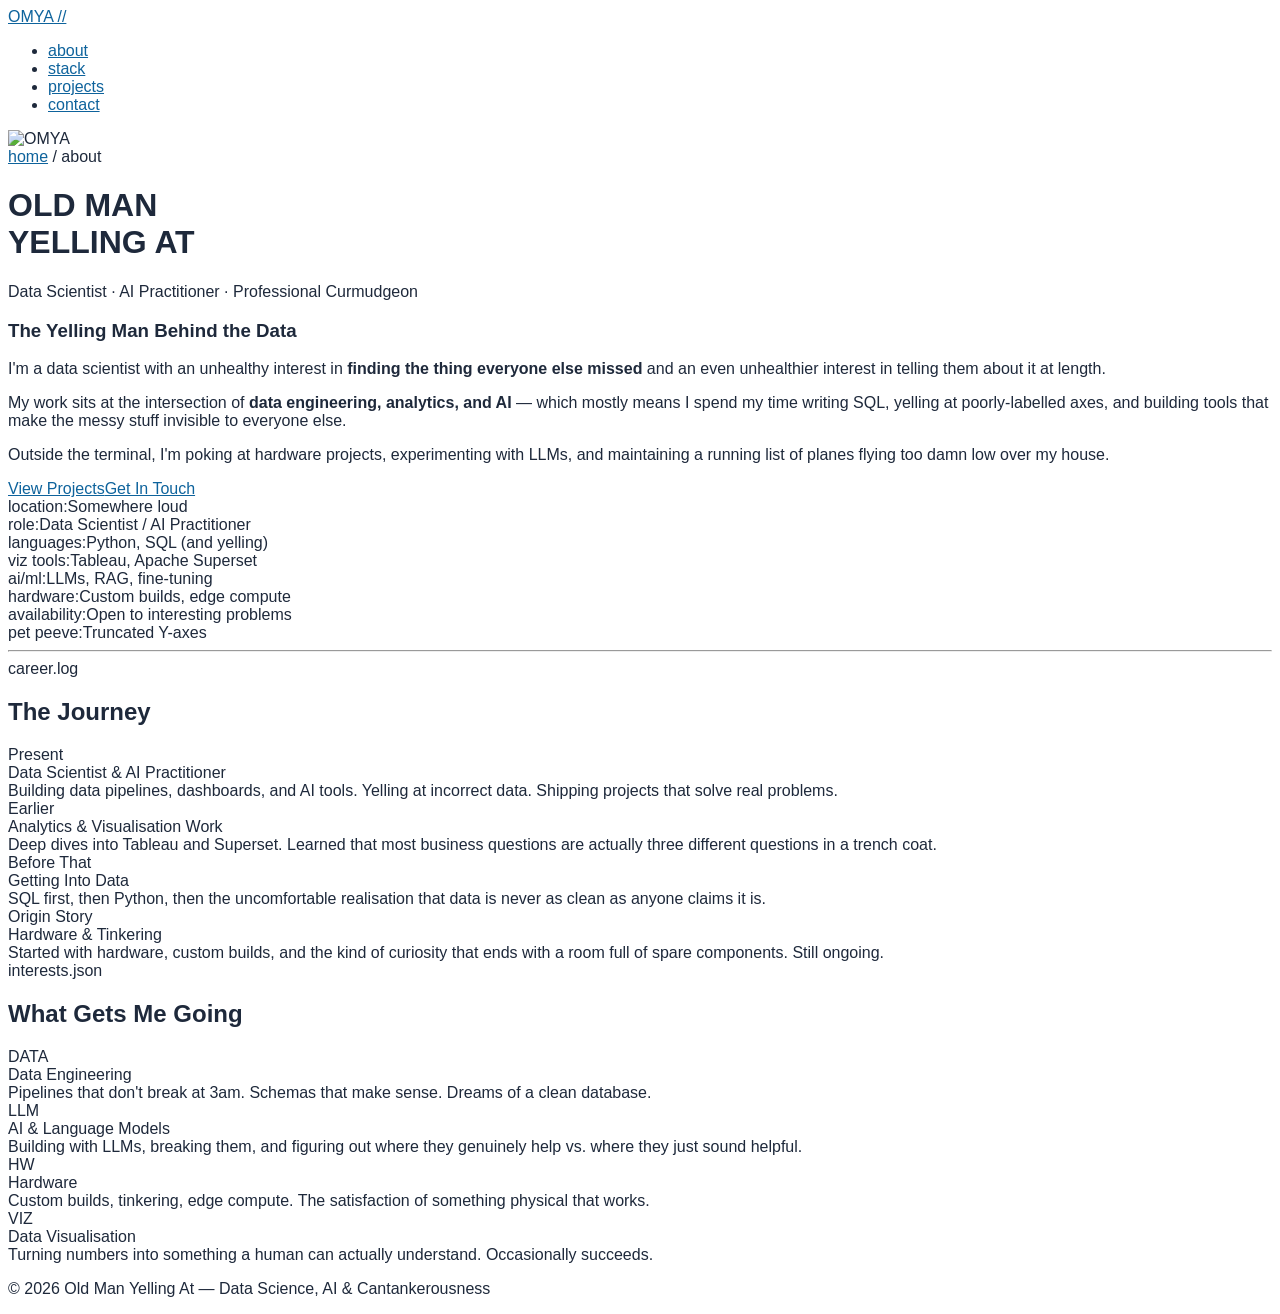
==== about.html @ fffbbb5e "Deploy: about.html" ====
<!DOCTYPE html>
<html lang="en">
<head>
  <meta charset="UTF-8">
  <meta name="viewport" content="width=device-width, initial-scale=1">
  <title>About — Old Man Yelling At</title>
  <meta charset="UTF-8">
<meta name="viewport" content="width=device-width, initial-scale=1.0">
  <link rel="stylesheet" href="styles/site.css">
  <link rel="stylesheet" href="styles/about.css">
</head>
<body>
<nav><a href="index.html" class="nav-logo">OMYA<span> //</span></a><ul class="nav-links"><li><a href="About.html" class="active">about</a></li><li><a href="Tech Stack.html">stack</a></li><li><a href="index.html#projects">projects</a></li><li><a href="index.html#contact">contact</a></li></ul></nav><div class="page-wrap"><!-- PAGE HEADER --><div class="page-header"><div class="page-header-bg"></div><div class="page-header-inner"><div class="about-avatar"><img src="uploads/OMYA Logo.png" alt="OMYA"></div><div class="page-header-text"><div class="breadcrumb"><a href="index.html">home</a> / about</div><h1>OLD MAN<br><span class="accent">YELLING AT</span></h1><div class="page-header-sub">Data Scientist · AI Practitioner · Professional Curmudgeon</div></div></div></div><!-- BIO --><section class="section"><div class="section-inner"><div class="bio-grid"><div class="bio-body fade-up"><h3>The Yelling Man Behind the Data</h3><p>
            I'm a data scientist with an unhealthy interest in <strong>finding the thing everyone else missed</strong> and an even unhealthier interest in telling them about it at length.
          </p><p>
            My work sits at the intersection of <strong>data engineering, analytics, and AI</strong> — which mostly means I spend my time writing SQL, yelling at poorly-labelled axes, and building tools that make the messy stuff invisible to everyone else.
          </p><p>
            Outside the terminal, I'm poking at hardware projects, experimenting with LLMs, and maintaining a running list of planes flying <span class="accent">too damn low</span> over my house.
          </p><div id="iixbmdxl"><a href="index.html#projects" class="btn btn-primary">View Projects</a><a href="index.html#contact" class="btn btn-outline">Get In Touch</a></div></div><div class="facts-list fade-up"><div class="fact-row"><span class="fact-key">location:</span><span class="fact-val">Somewhere loud</span></div><div class="fact-row"><span class="fact-key">role:</span><span class="fact-val">Data Scientist / AI Practitioner</span></div><div class="fact-row"><span class="fact-key">languages:</span><span class="fact-val">Python, SQL (and yelling)</span></div><div class="fact-row"><span class="fact-key">viz tools:</span><span class="fact-val">Tableau, Apache Superset</span></div><div class="fact-row"><span class="fact-key">ai/ml:</span><span class="fact-val">LLMs, RAG, fine-tuning</span></div><div class="fact-row"><span class="fact-key">hardware:</span><span class="fact-val">Custom builds, edge compute</span></div><div class="fact-row"><span class="fact-key">availability:</span><span class="fact-val">Open to interesting problems</span></div><div class="fact-row"><span class="fact-key">pet peeve:</span><span class="fact-val">Truncated Y-axes</span></div></div></div></div></section><hr class="divider" id="i67js2qr"><!-- TIMELINE --><section id="timeline-3" class="section"><div class="section-inner"><div class="section-label">career.log</div><h2 class="section-title">The <span class="accent">Journey</span></h2><div class="timeline fade-up"><div class="tl-item"><div class="tl-dot"></div><div class="tl-date">Present</div><div class="tl-title">Data Scientist &amp; AI Practitioner</div><div class="tl-desc">Building data pipelines, dashboards, and AI tools. Yelling at incorrect data. Shipping projects that solve real problems.</div></div><div class="tl-item"><div class="tl-dot"></div><div class="tl-date">Earlier</div><div class="tl-title">Analytics &amp; Visualisation Work</div><div class="tl-desc">Deep dives into Tableau and Superset. Learned that most business questions are actually three different questions in a trench coat.</div></div><div class="tl-item"><div class="tl-dot"></div><div class="tl-date">Before That</div><div class="tl-title">Getting Into Data</div><div class="tl-desc">SQL first, then Python, then the uncomfortable realisation that data is never as clean as anyone claims it is.</div></div><div class="tl-item"><div class="tl-dot"></div><div class="tl-date">Origin Story</div><div class="tl-title">Hardware &amp; Tinkering</div><div class="tl-desc">Started with hardware, custom builds, and the kind of curiosity that ends with a room full of spare components. Still ongoing.</div></div></div></div></section><!-- INTERESTS --><section class="section" id="io40rvqh"><div class="section-inner"><div class="section-label">interests.json</div><h2 class="section-title">What Gets Me <span class="accent">Going</span></h2><div class="interests-grid"><div class="interest-card fade-up"><div class="interest-icon">DATA</div><div class="interest-title">Data Engineering</div><div class="interest-desc">Pipelines that don't break at 3am. Schemas that make sense. Dreams of a clean database.</div></div><div class="interest-card fade-up"><div class="interest-icon">LLM</div><div class="interest-title">AI &amp; Language Models</div><div class="interest-desc">Building with LLMs, breaking them, and figuring out where they genuinely help vs. where they just sound helpful.</div></div><div class="interest-card fade-up"><div class="interest-icon">HW</div><div class="interest-title">Hardware</div><div class="interest-desc">Custom builds, tinkering, edge compute. The satisfaction of something physical that works.</div></div><div class="interest-card fade-up"><div class="interest-icon">VIZ</div><div class="interest-title">Data Visualisation</div><div class="interest-desc">Turning numbers into something a human can actually understand. Occasionally succeeds.</div></div></div></div></section></div><footer><p>© 2026 <span>Old Man Yelling At</span> — Data Science, AI &amp; Cantankerousness</p></footer>

<script src="scripts/about.js"></script>
</body>
</html>
---- styles/site.css ----
:root{
  --jg-accent:#0e639c;
  --jg-accent-2:#3b82f6;
  --jg-bg:#ffffff;
  --jg-surface:#f8fafc;
  --jg-text:#1e293b;
  --jg-muted:#64748b;
  --jg-font:-apple-system, BlinkMacSystemFont, 'Segoe UI', Roboto, sans-serif;
  --jg-radius:14px;
}
html,body{min-height:100%;}
body{background:var(--jg-bg);color:var(--jg-text);font-family:var(--jg-font);}
[data-gjs-type="wrapper"]{background:transparent;color:inherit;min-height:100vh;}
a{color:var(--jg-accent);}
.jg-theme-section{padding:72px 40px;background:var(--jg-surface);color:var(--jg-text);}
.jg-theme-card{padding:28px;border:1px solid color-mix(in srgb, var(--jg-text) 10%, white);border-radius:var(--jg-radius);background:white;box-shadow:0 12px 34px rgba(15,23,42,.08);}
.jg-theme-btn{display:inline-flex;align-items:center;justify-content:center;padding:12px 20px;border:none;border-radius:999px;background:linear-gradient(135deg,var(--jg-accent),var(--jg-accent-2));color:white;font-weight:700;text-decoration:none;box-shadow:0 12px 24px rgba(59,130,246,.22);}
.jg-theme-btn--ghost{background:transparent;color:var(--jg-accent);border:1px solid color-mix(in srgb, var(--jg-accent) 28%, white);box-shadow:none;}
.jg-global-slot{position:relative;}
.jg-global-slot::before{content:attr(data-jg-global-label);position:absolute;top:8px;right:8px;padding:3px 8px;border-radius:999px;background:rgba(15,23,42,.82);color:#fff;font:600 10px/1 var(--jg-font);letter-spacing:.08em;text-transform:uppercase;z-index:5;pointer-events:none;}
.jg-symbol-instance{position:relative;}
.jg-symbol-instance::before{content:attr(data-jg-symbol-label);position:absolute;top:8px;right:8px;padding:3px 8px;border-radius:999px;background:rgba(14,99,156,.92);color:#fff;font:600 10px/1 var(--jg-font);letter-spacing:.08em;text-transform:uppercase;z-index:5;pointer-events:none;}
.jg-slot-outline{outline:1px dashed rgba(14,99,156,.45);outline-offset:2px;}
.jg-hide-desktop{}
@media (max-width: 992px){.jg-hide-tablet{display:none!important;}}
@media (min-width: 993px){.jg-hide-tablet{display:initial;}}
@media (max-width: 480px){.jg-hide-mobile{display:none!important;}}
@media (min-width: 481px){.jg-hide-mobile{display:initial;}}
@media (min-width: 993px){.jg-hide-desktop{display:none!important;}}
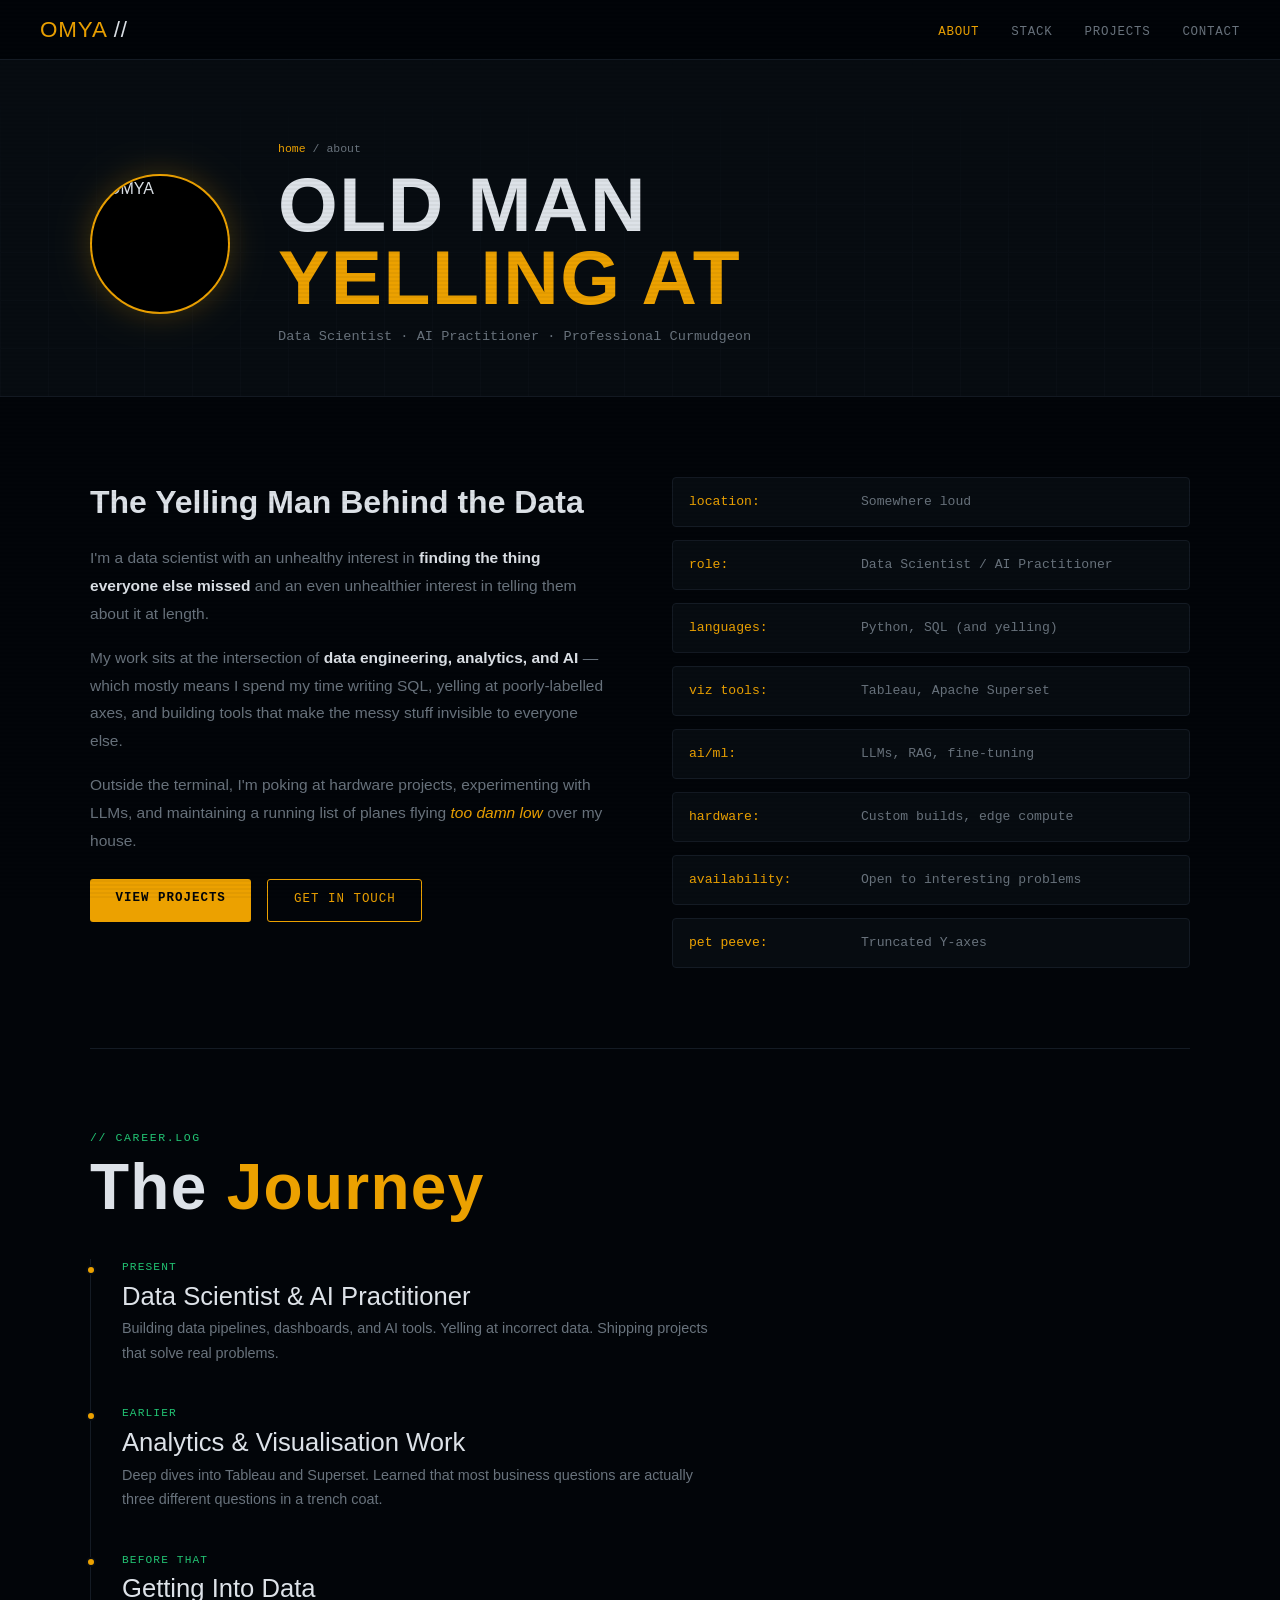
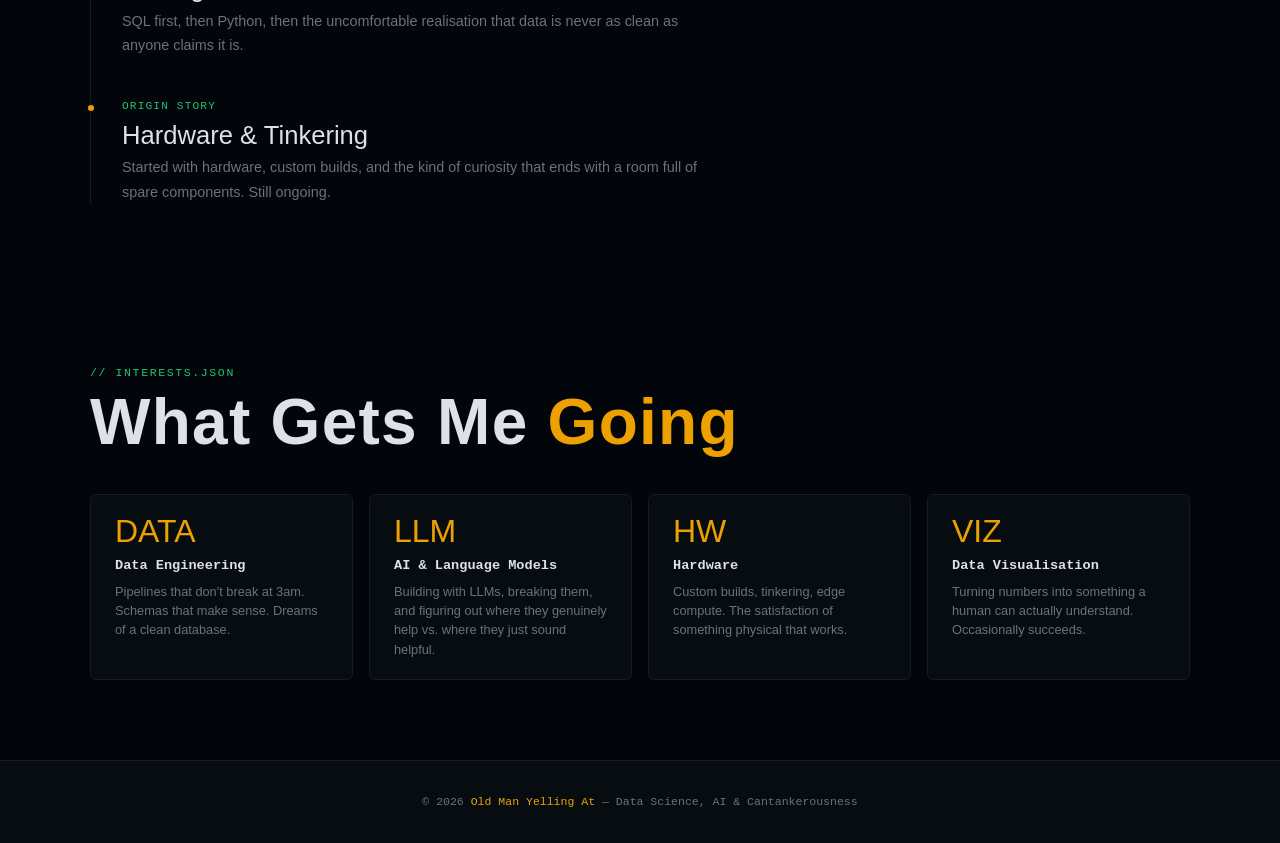
==== commit 014a4182: "Deploy: about.html" ====
--- a/about.html
+++ b/about.html
@@ -16,7 +16,7 @@
             My work sits at the intersection of <strong>data engineering, analytics, and AI</strong> — which mostly means I spend my time writing SQL, yelling at poorly-labelled axes, and building tools that make the messy stuff invisible to everyone else.
           </p><p>
             Outside the terminal, I'm poking at hardware projects, experimenting with LLMs, and maintaining a running list of planes flying <span class="accent">too damn low</span> over my house.
-          </p><div id="iixbmdxl"><a href="index.html#projects" class="btn btn-primary">View Projects</a><a href="index.html#contact" class="btn btn-outline">Get In Touch</a></div></div><div class="facts-list fade-up"><div class="fact-row"><span class="fact-key">location:</span><span class="fact-val">Somewhere loud</span></div><div class="fact-row"><span class="fact-key">role:</span><span class="fact-val">Data Scientist / AI Practitioner</span></div><div class="fact-row"><span class="fact-key">languages:</span><span class="fact-val">Python, SQL (and yelling)</span></div><div class="fact-row"><span class="fact-key">viz tools:</span><span class="fact-val">Tableau, Apache Superset</span></div><div class="fact-row"><span class="fact-key">ai/ml:</span><span class="fact-val">LLMs, RAG, fine-tuning</span></div><div class="fact-row"><span class="fact-key">hardware:</span><span class="fact-val">Custom builds, edge compute</span></div><div class="fact-row"><span class="fact-key">availability:</span><span class="fact-val">Open to interesting problems</span></div><div class="fact-row"><span class="fact-key">pet peeve:</span><span class="fact-val">Truncated Y-axes</span></div></div></div></div></section><hr class="divider" id="i67js2qr"><!-- TIMELINE --><section id="timeline-3" class="section"><div class="section-inner"><div class="section-label">career.log</div><h2 class="section-title">The <span class="accent">Journey</span></h2><div class="timeline fade-up"><div class="tl-item"><div class="tl-dot"></div><div class="tl-date">Present</div><div class="tl-title">Data Scientist &amp; AI Practitioner</div><div class="tl-desc">Building data pipelines, dashboards, and AI tools. Yelling at incorrect data. Shipping projects that solve real problems.</div></div><div class="tl-item"><div class="tl-dot"></div><div class="tl-date">Earlier</div><div class="tl-title">Analytics &amp; Visualisation Work</div><div class="tl-desc">Deep dives into Tableau and Superset. Learned that most business questions are actually three different questions in a trench coat.</div></div><div class="tl-item"><div class="tl-dot"></div><div class="tl-date">Before That</div><div class="tl-title">Getting Into Data</div><div class="tl-desc">SQL first, then Python, then the uncomfortable realisation that data is never as clean as anyone claims it is.</div></div><div class="tl-item"><div class="tl-dot"></div><div class="tl-date">Origin Story</div><div class="tl-title">Hardware &amp; Tinkering</div><div class="tl-desc">Started with hardware, custom builds, and the kind of curiosity that ends with a room full of spare components. Still ongoing.</div></div></div></div></section><!-- INTERESTS --><section class="section" id="io40rvqh"><div class="section-inner"><div class="section-label">interests.json</div><h2 class="section-title">What Gets Me <span class="accent">Going</span></h2><div class="interests-grid"><div class="interest-card fade-up"><div class="interest-icon">DATA</div><div class="interest-title">Data Engineering</div><div class="interest-desc">Pipelines that don't break at 3am. Schemas that make sense. Dreams of a clean database.</div></div><div class="interest-card fade-up"><div class="interest-icon">LLM</div><div class="interest-title">AI &amp; Language Models</div><div class="interest-desc">Building with LLMs, breaking them, and figuring out where they genuinely help vs. where they just sound helpful.</div></div><div class="interest-card fade-up"><div class="interest-icon">HW</div><div class="interest-title">Hardware</div><div class="interest-desc">Custom builds, tinkering, edge compute. The satisfaction of something physical that works.</div></div><div class="interest-card fade-up"><div class="interest-icon">VIZ</div><div class="interest-title">Data Visualisation</div><div class="interest-desc">Turning numbers into something a human can actually understand. Occasionally succeeds.</div></div></div></div></section></div><footer><p>© 2026 <span>Old Man Yelling At</span> — Data Science, AI &amp; Cantankerousness</p></footer>
+          </p><div id="iixbmdxl"><a href="index.html#projects" class="btn btn-primary">View Projects</a><a href="index.html#contact" class="btn btn-outline">Get In Touch</a></div></div><div class="facts-list fade-up"><div class="fact-row"><span class="fact-key">location:</span><span class="fact-val">Somewhere loud</span></div><div class="fact-row"><span class="fact-key">role:</span><span class="fact-val">Data Scientist / AI Practitioner</span></div><div class="fact-row"><span class="fact-key">languages:</span><span class="fact-val">Python, SQL (and yelling)</span></div><div class="fact-row"><span class="fact-key">viz tools:</span><span class="fact-val">Tableau, Apache Superset</span></div><div class="fact-row"><span class="fact-key">ai/ml:</span><span class="fact-val">LLMs, RAG, fine-tuning</span></div><div class="fact-row"><span class="fact-key">hardware:</span><span class="fact-val">Custom builds, edge compute</span></div><div class="fact-row"><span class="fact-key">availability:</span><span class="fact-val">Open to interesting problems</span></div><div class="fact-row"><span class="fact-key">pet peeve:</span><span class="fact-val">Truncated Y-axes</span></div></div></div></div></section><hr id="i67js2qr" class="divider"><!-- TIMELINE --><section id="timeline-3" class="section"><div class="section-inner"><div class="section-label">career.log</div><h2 class="section-title">The <span class="accent">Journey</span></h2><div class="timeline fade-up"><div class="tl-item"><div class="tl-dot"></div><div class="tl-date">Present</div><div class="tl-title">Data Scientist &amp; AI Practitioner</div><div class="tl-desc">Building data pipelines, dashboards, and AI tools. Yelling at incorrect data. Shipping projects that solve real problems.</div></div><div class="tl-item"><div class="tl-dot"></div><div class="tl-date">Earlier</div><div class="tl-title">Analytics &amp; Visualisation Work</div><div class="tl-desc">Deep dives into Tableau and Superset. Learned that most business questions are actually three different questions in a trench coat.</div></div><div class="tl-item"><div class="tl-dot"></div><div class="tl-date">Before That</div><div class="tl-title">Getting Into Data</div><div class="tl-desc">SQL first, then Python, then the uncomfortable realisation that data is never as clean as anyone claims it is.</div></div><div class="tl-item"><div class="tl-dot"></div><div class="tl-date">Origin Story</div><div class="tl-title">Hardware &amp; Tinkering</div><div class="tl-desc">Started with hardware, custom builds, and the kind of curiosity that ends with a room full of spare components. Still ongoing.</div></div></div></div></section><!-- INTERESTS --><section id="io40rvqh" class="section"><div class="section-inner"><div class="section-label">interests.json</div><h2 class="section-title">What Gets Me <span class="accent">Going</span></h2><div class="interests-grid"><div class="interest-card fade-up"><div class="interest-icon">DATA</div><div class="interest-title">Data Engineering</div><div class="interest-desc">Pipelines that don't break at 3am. Schemas that make sense. Dreams of a clean database.</div></div><div class="interest-card fade-up"><div class="interest-icon">LLM</div><div class="interest-title">AI &amp; Language Models</div><div class="interest-desc">Building with LLMs, breaking them, and figuring out where they genuinely help vs. where they just sound helpful.</div></div><div class="interest-card fade-up"><div class="interest-icon">HW</div><div class="interest-title">Hardware</div><div class="interest-desc">Custom builds, tinkering, edge compute. The satisfaction of something physical that works.</div></div><div class="interest-card fade-up"><div class="interest-icon">VIZ</div><div class="interest-title">Data Visualisation</div><div class="interest-desc">Turning numbers into something a human can actually understand. Occasionally succeeds.</div></div></div></div></section></div><footer><p>© 2026 <span>Old Man Yelling At</span> — Data Science, AI &amp; Cantankerousness</p></footer>
 
 <script src="scripts/about.js"></script>
 </body>
--- a/styles/about.css
+++ b/styles/about.css
@@ -0,0 +1,217 @@
+
+
+/* ── PAGE HEADER ── */
+.page-header {
+  padding: 5rem 2rem 3rem;
+  background: var(--bg2);
+  border-bottom: 1px solid var(--border);
+  position: relative;
+  overflow: hidden;
+}
+.page-header-bg {
+  position: absolute; inset: 0;
+  background-image: linear-gradient(var(--border) 1px, transparent 1px), linear-gradient(90deg, var(--border) 1px, transparent 1px);
+  background-size: 48px 48px;
+  opacity: 0.25;
+  mask-image: linear-gradient(180deg, transparent, black 60%);
+}
+.page-header-inner {
+  position: relative;
+  max-width: var(--max-w); margin: 0 auto;
+  display: flex; align-items: center; gap: 3rem;
+}
+.about-avatar {
+  width: 140px; height: 140px;
+  border-radius: 50%;
+  border: 2px solid var(--gold);
+  box-shadow: 0 0 30px oklch(0.76 0.18 80 / 0.25);
+  flex-shrink: 0;
+  overflow: hidden;
+  background: #000;
+}
+.about-avatar img { width: 100%; height: 100%; object-fit: contain; }
+.page-header-text {}
+.breadcrumb { font-family: var(--font-mono); font-size: 0.72rem; color: var(--muted); margin-bottom: 0.6rem; }
+.breadcrumb a { color: var(--gold); text-decoration: none; }
+.breadcrumb a:hover { text-decoration: underline; }
+.page-header h1 { font-family: var(--font-disp); font-size: clamp(3rem, 6vw, 5rem); line-height: 0.95; letter-spacing: 0.02em; }
+.page-header h1 .accent { color: var(--gold); }
+.page-header-sub { font-family: var(--font-mono); font-size: 0.85rem; color: var(--muted); margin-top: 0.75rem; }
+
+/* ── BIO SECTION ── */
+.bio-grid {
+  display: grid;
+  grid-template-columns: 1fr 1fr;
+  gap: 4rem;
+  align-items: start;
+}
+.bio-body h3 { font-family: var(--font-disp); font-size: 2rem; color: var(--text); margin-bottom: 1rem; }
+.bio-body p { color: var(--muted); font-size: 0.97rem; line-height: 1.8; margin-bottom: 1rem; }
+.bio-body p strong { color: var(--text); }
+.bio-body p .accent { color: var(--gold); font-style: italic; }
+
+/* ── FACTS ── */
+.facts-list { display: flex; flex-direction: column; gap: 0.8rem; }
+.fact-row {
+  display: grid; grid-template-columns: 1fr 2fr; gap: 1rem;
+  padding: 0.85rem 1rem;
+  background: var(--bg2);
+  border: 1px solid var(--border);
+  border-radius: 4px;
+  font-family: var(--font-mono); font-size: 0.82rem;
+  transition: border-color 0.2s;
+}
+.fact-row:hover { border-color: var(--gold-dim); }
+.fact-key { color: var(--gold); }
+.fact-val { color: var(--muted); }
+
+/* ── TIMELINE ── */
+#timeline { background: var(--bg2); }
+.timeline { position: relative; padding-left: 2rem; }
+.timeline::before {
+  content: ''; position: absolute; left: 0; top: 0; bottom: 0;
+  width: 1px; background: var(--border);
+}
+.tl-item { position: relative; padding-bottom: 2.5rem; }
+.tl-item:last-child { padding-bottom: 0; }
+.tl-dot {
+  position: absolute; left: -2rem; top: 0.35rem;
+  width: 10px; height: 10px; border-radius: 50%;
+  background: var(--gold); border: 2px solid var(--bg2);
+  margin-left: -4.5px;
+}
+.tl-date { font-family: var(--font-mono); font-size: 0.7rem; color: var(--green); letter-spacing: 0.1em; text-transform: uppercase; margin-bottom: 0.3rem; }
+.tl-title { font-family: var(--font-disp); font-size: 1.6rem; color: var(--text); line-height: 1.1; margin-bottom: 0.4rem; }
+.tl-desc { font-size: 0.9rem; color: var(--muted); line-height: 1.7; max-width: 600px; }
+
+/* ── INTERESTS ── */
+.interests-grid {
+  display: grid;
+  grid-template-columns: repeat(auto-fill, minmax(240px, 1fr));
+  gap: 1rem;
+}
+.interest-card {
+  background: var(--bg2);
+  border: 1px solid var(--border);
+  border-radius: 6px;
+  padding: 1.25rem 1.5rem;
+  transition: border-color 0.2s, transform 0.2s;
+}
+.interest-card:hover { border-color: var(--gold-dim); transform: translateY(-2px); }
+.interest-icon { font-family: var(--font-disp); font-size: 2rem; color: var(--gold); line-height: 1; margin-bottom: 0.5rem; }
+.interest-title { font-family: var(--font-mono); font-size: 0.85rem; color: var(--text); font-weight: 700; margin-bottom: 0.3rem; }
+.interest-desc { font-size: 0.8rem; color: var(--muted); line-height: 1.5; }
+
+@media (max-width: 700px) {
+  .bio-grid { grid-template-columns: 1fr; }
+  .page-header-inner { flex-direction: column; align-items: flex-start; gap: 1.5rem; }
+}
+
+/* ── OMYA SHARED STYLES ── */
+@import url('https://fonts.googleapis.com/css2?family=JetBrains+Mono:wght@400;500;700&family=Bebas+Neue&family=Inter:wght@400;500;600&display=swap');
+
+:root {
+  --bg:        oklch(0.11 0.015 252);
+  --bg2:       oklch(0.15 0.015 252);
+  --bg3:       oklch(0.19 0.015 252);
+  --gold:      oklch(0.76 0.18 80);
+  --gold-dim:  oklch(0.55 0.14 80);
+  --navy:      oklch(0.27 0.09 248);
+  --text:      oklch(0.91 0.01 252);
+  --muted:     oklch(0.55 0.02 252);
+  --green:     oklch(0.72 0.17 155);
+  --border:    oklch(0.22 0.02 252);
+  --font-mono: 'JetBrains Mono', monospace;
+  --font-disp: 'Bebas Neue', sans-serif;
+  --font-body: 'Inter', sans-serif;
+  --max-w:     1100px;
+}
+
+*, *::before, *::after { box-sizing: border-box; margin: 0; padding: 0; }
+html { scroll-behavior: smooth; }
+
+body {
+  background: var(--bg);
+  color: var(--text);
+  font-family: var(--font-body);
+  line-height: 1.6;
+  overflow-x: hidden;
+}
+
+/* Scanlines */
+body::before {
+  content: '';
+  position: fixed; inset: 0;
+  background: repeating-linear-gradient(0deg, transparent, transparent 2px, oklch(0 0 0 / 0.04) 2px, oklch(0 0 0 / 0.04) 4px);
+  pointer-events: none;
+  z-index: 9999;
+}
+
+/* Nav */
+nav {
+  position: fixed; top: 0; left: 0; right: 0; z-index: 100;
+  display: flex; align-items: center; justify-content: space-between;
+  padding: 0 2.5rem; height: 60px;
+  background: oklch(0.11 0.015 252 / 0.92);
+  backdrop-filter: blur(12px);
+  border-bottom: 1px solid var(--border);
+}
+.nav-logo { font-family: var(--font-disp); font-size: 1.4rem; letter-spacing: 0.04em; color: var(--gold); text-decoration: none; }
+.nav-logo span { color: var(--text); }
+.nav-links { display: flex; gap: 2rem; list-style: none; }
+.nav-links a { font-family: var(--font-mono); font-size: 0.78rem; color: var(--muted); text-decoration: none; letter-spacing: 0.06em; text-transform: uppercase; transition: color 0.2s; }
+.nav-links a:hover, .nav-links a.active { color: var(--gold); }
+
+/* Page shell */
+.page-wrap { padding-top: 60px; min-height: 100vh; }
+
+/* Section */
+.section { padding: 5rem 2rem; }
+.section-inner { max-width: var(--max-w); margin: 0 auto; }
+.section-label { font-family: var(--font-mono); font-size: 0.72rem; color: var(--green); letter-spacing: 0.14em; text-transform: uppercase; margin-bottom: 0.5rem; }
+.section-label::before { content: '// '; }
+.section-title { font-family: var(--font-disp); font-size: clamp(2.5rem, 5vw, 4rem); letter-spacing: 0.02em; line-height: 1; margin-bottom: 2.5rem; }
+.section-title .accent { color: var(--gold); }
+
+/* Buttons */
+.btn { display: inline-block; padding: 0.65rem 1.6rem; font-family: var(--font-mono); font-size: 0.78rem; letter-spacing: 0.08em; text-transform: uppercase; text-decoration: none; border-radius: 3px; cursor: pointer; transition: all 0.2s; border: none; }
+.btn-primary { background: var(--gold); color: oklch(0.11 0.015 252); font-weight: 700; }
+.btn-primary:hover { background: oklch(0.82 0.18 80); transform: translateY(-2px); }
+.btn-outline { background: transparent; color: var(--gold); border: 1px solid var(--gold); }
+.btn-outline:hover { background: oklch(0.76 0.18 80 / 0.1); transform: translateY(-2px); }
+
+/* Tags */
+.tag { font-family: var(--font-mono); font-size: 0.65rem; padding: 0.2rem 0.55rem; background: var(--bg3); border: 1px solid var(--border); border-radius: 2px; color: var(--muted); letter-spacing: 0.05em; text-transform: uppercase; }
+.tag.gold { border-color: var(--gold-dim); color: var(--gold); }
+
+/* Footer */
+footer { background: var(--bg2); border-top: 1px solid var(--border); padding: 2rem; text-align: center; font-family: var(--font-mono); font-size: 0.72rem; color: var(--muted); }
+footer span { color: var(--gold); }
+
+/* Fade-up */
+.fade-up { opacity: 0; transform: translateY(24px); transition: opacity 0.6s ease, transform 0.6s ease; }
+.fade-up.visible { opacity: 1; transform: none; }
+
+/* Scrollbar */
+::-webkit-scrollbar { width: 6px; }
+::-webkit-scrollbar-track { background: var(--bg); }
+::-webkit-scrollbar-thumb { background: var(--border); border-radius: 3px; }
+::-webkit-scrollbar-thumb:hover { background: var(--gold-dim); }
+
+/* Divider */
+.divider { border: none; border-top: 1px solid var(--border); margin: 3rem 0; }
+
+/* Terminal block */
+.terminal { background: var(--bg); border: 1px solid var(--border); border-radius: 6px; overflow: hidden; font-family: var(--font-mono); font-size: 0.82rem; }
+.term-bar { background: var(--bg3); padding: 0.6rem 1rem; display: flex; align-items: center; gap: 0.5rem; border-bottom: 1px solid var(--border); }
+.term-dot { width: 10px; height: 10px; border-radius: 50%; }
+.term-dot.r { background: oklch(0.55 0.2 25); }
+.term-dot.y { background: oklch(0.75 0.2 90); }
+.term-dot.g { background: oklch(0.65 0.2 140); }
+.term-title { font-size: 0.7rem; color: var(--muted); margin: 0 auto; }
+.term-body { padding: 1.5rem; line-height: 2; }
+.term-prompt { color: var(--green); }
+.term-out { color: var(--muted); padding-left: 0.5rem; display: block; }
+.term-key { color: var(--gold); }
+
+* { box-sizing: border-box; } body {margin: 0;}#ivxb{background-color:#551212;background-image:none;background-repeat:repeat;background-position:left top;background-attachment:scroll;background-size:auto;}#iixbmdxl{display:flex;gap:1rem;margin-top:1.5rem;flex-wrap:wrap;}#i67js2qr{max-width:var(--max-w);margin:0 auto;}#io40rvqh{background:var(--bg);}
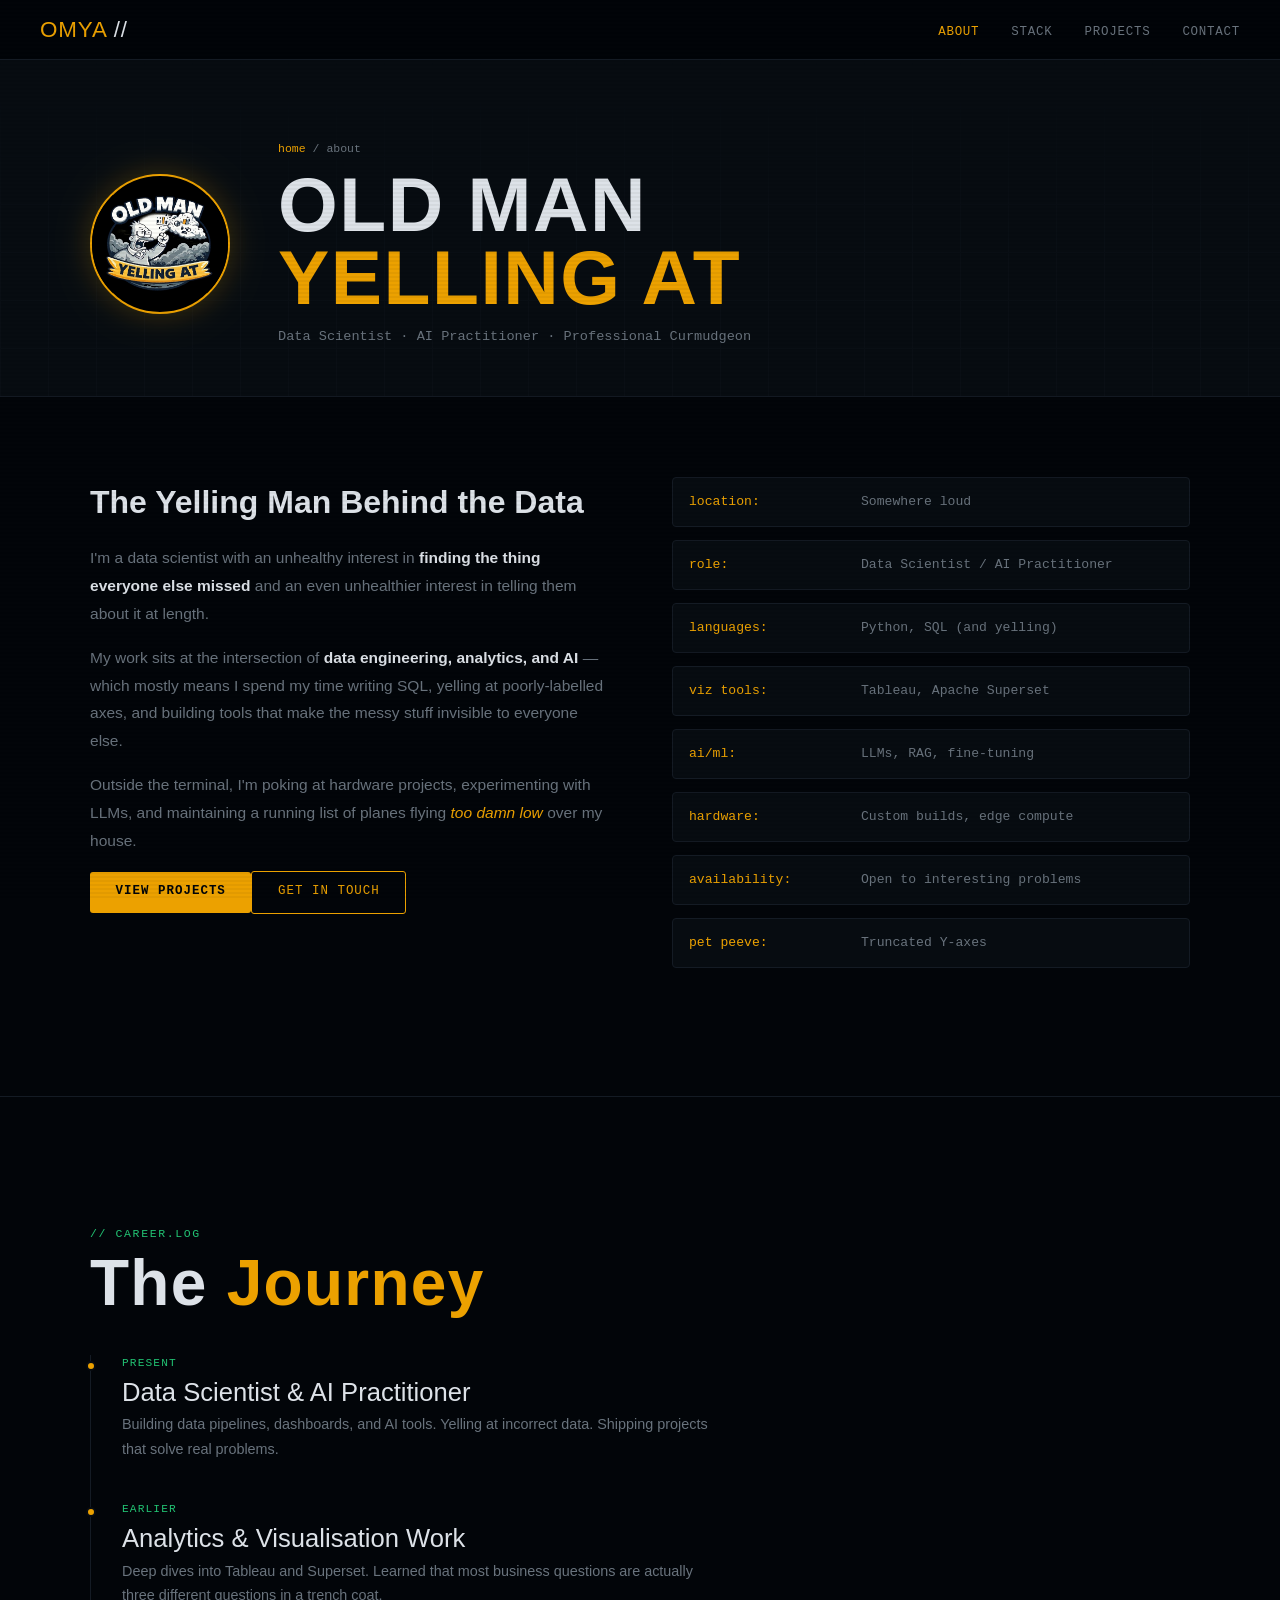
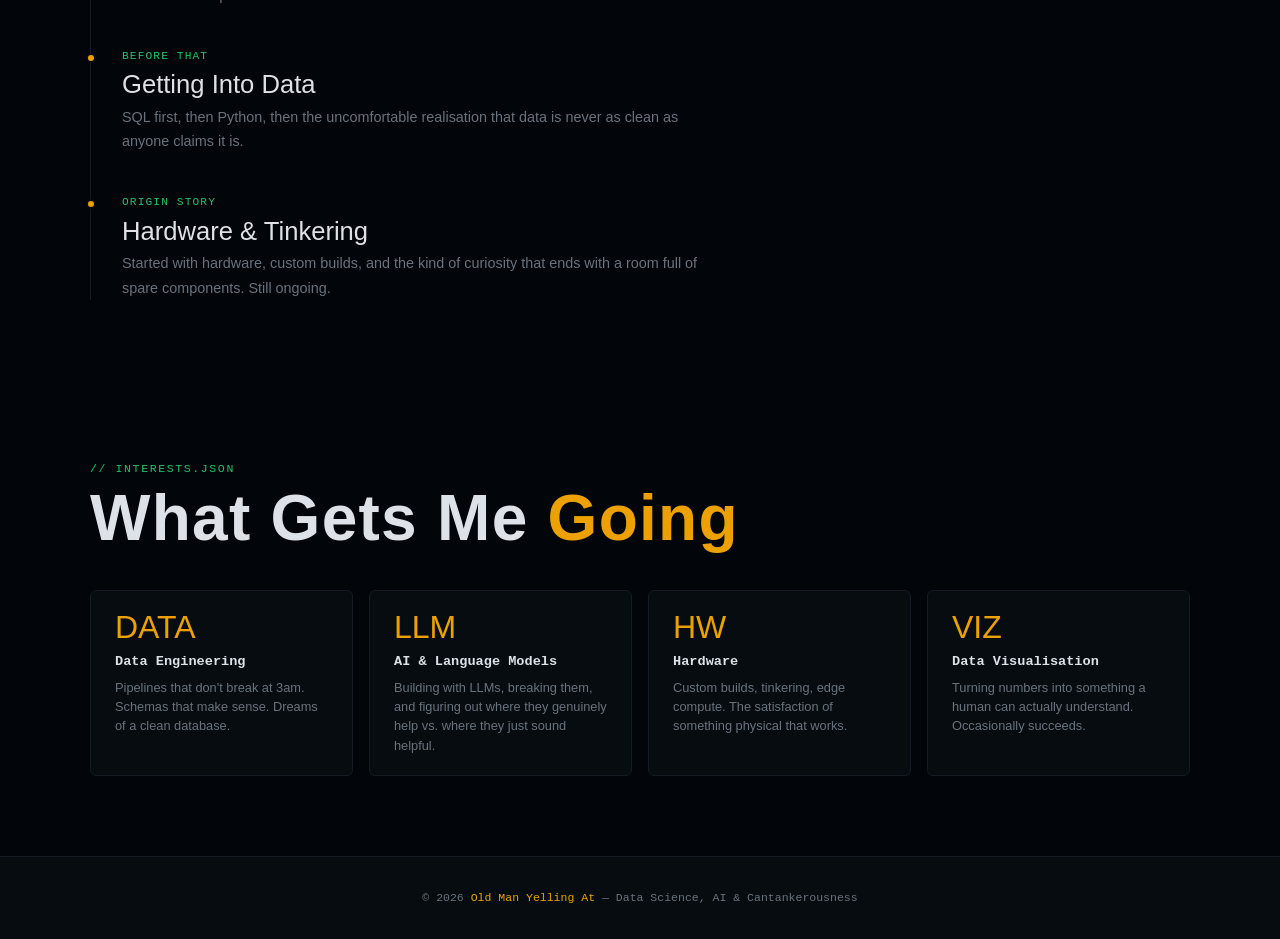
==== commit 35aae5c0: "Deploy: about.html" ====
--- a/about.html
+++ b/about.html
@@ -10,7 +10,7 @@
   <link rel="stylesheet" href="styles/about.css">
 </head>
 <body>
-<nav><a href="index.html" class="nav-logo">OMYA<span> //</span></a><ul class="nav-links"><li><a href="About.html" class="active">about</a></li><li><a href="Tech Stack.html">stack</a></li><li><a href="index.html#projects">projects</a></li><li><a href="index.html#contact">contact</a></li></ul></nav><div class="page-wrap"><!-- PAGE HEADER --><div class="page-header"><div class="page-header-bg"></div><div class="page-header-inner"><div class="about-avatar"><img src="uploads/OMYA Logo.png" alt="OMYA"></div><div class="page-header-text"><div class="breadcrumb"><a href="index.html">home</a> / about</div><h1>OLD MAN<br><span class="accent">YELLING AT</span></h1><div class="page-header-sub">Data Scientist · AI Practitioner · Professional Curmudgeon</div></div></div></div><!-- BIO --><section class="section"><div class="section-inner"><div class="bio-grid"><div class="bio-body fade-up"><h3>The Yelling Man Behind the Data</h3><p>
+<nav><a href="index.html" class="nav-logo">OMYA<span> //</span></a><ul class="nav-links"><li><a href="about.html" class="active">about</a></li><li><a href="Tech Stack.html">stack</a></li><li><a href="index.html#projects">projects</a></li><li><a href="index.html#contact">contact</a></li></ul></nav><div class="page-wrap"><!-- PAGE HEADER --><div class="page-header"><div class="page-header-bg"></div><div class="page-header-inner"><div class="about-avatar"><img src="assets/embedded-1-OMYA-Logo.png" alt="OMYA"></div><div class="page-header-text"><div class="breadcrumb"><a href="index.html">home</a> / about</div><h1>OLD MAN<br><span class="accent">YELLING AT</span></h1><div class="page-header-sub">Data Scientist · AI Practitioner · Professional Curmudgeon</div></div></div></div><!-- BIO --><section class="section"><div class="section-inner"><div class="bio-grid"><div class="bio-body fade-up"><h3>The Yelling Man Behind the Data</h3><p>
             I'm a data scientist with an unhealthy interest in <strong>finding the thing everyone else missed</strong> and an even unhealthier interest in telling them about it at length.
           </p><p>
             My work sits at the intersection of <strong>data engineering, analytics, and AI</strong> — which mostly means I spend my time writing SQL, yelling at poorly-labelled axes, and building tools that make the messy stuff invisible to everyone else.
--- a/styles/about.css
+++ b/styles/about.css
@@ -214,4 +214,4 @@
 .term-out { color: var(--muted); padding-left: 0.5rem; display: block; }
 .term-key { color: var(--gold); }
 
-* { box-sizing: border-box; } body {margin: 0;}#ivxb{background-color:#551212;background-image:none;background-repeat:repeat;background-position:left top;background-attachment:scroll;background-size:auto;}#iixbmdxl{display:flex;gap:1rem;margin-top:1.5rem;flex-wrap:wrap;}#i67js2qr{max-width:var(--max-w);margin:0 auto;}#io40rvqh{background:var(--bg);}+* { box-sizing: border-box; } body {margin: 0;}
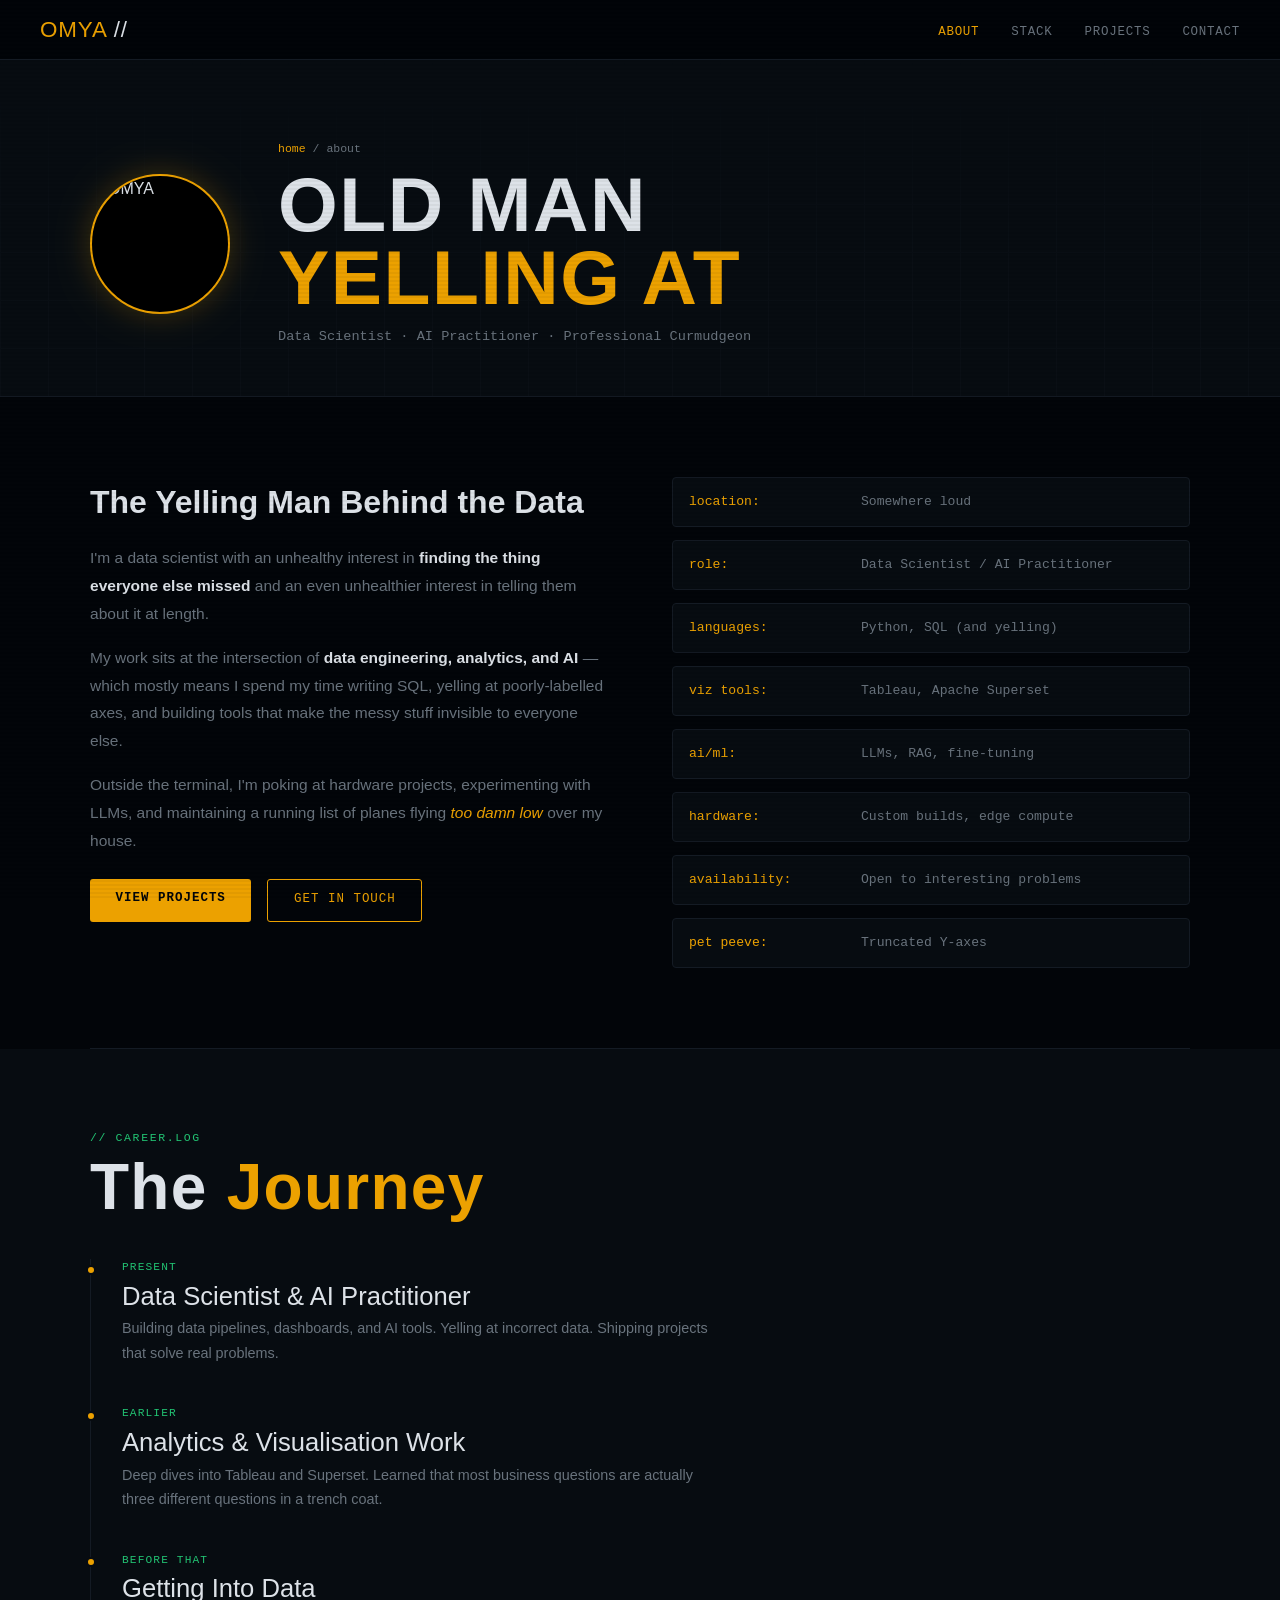
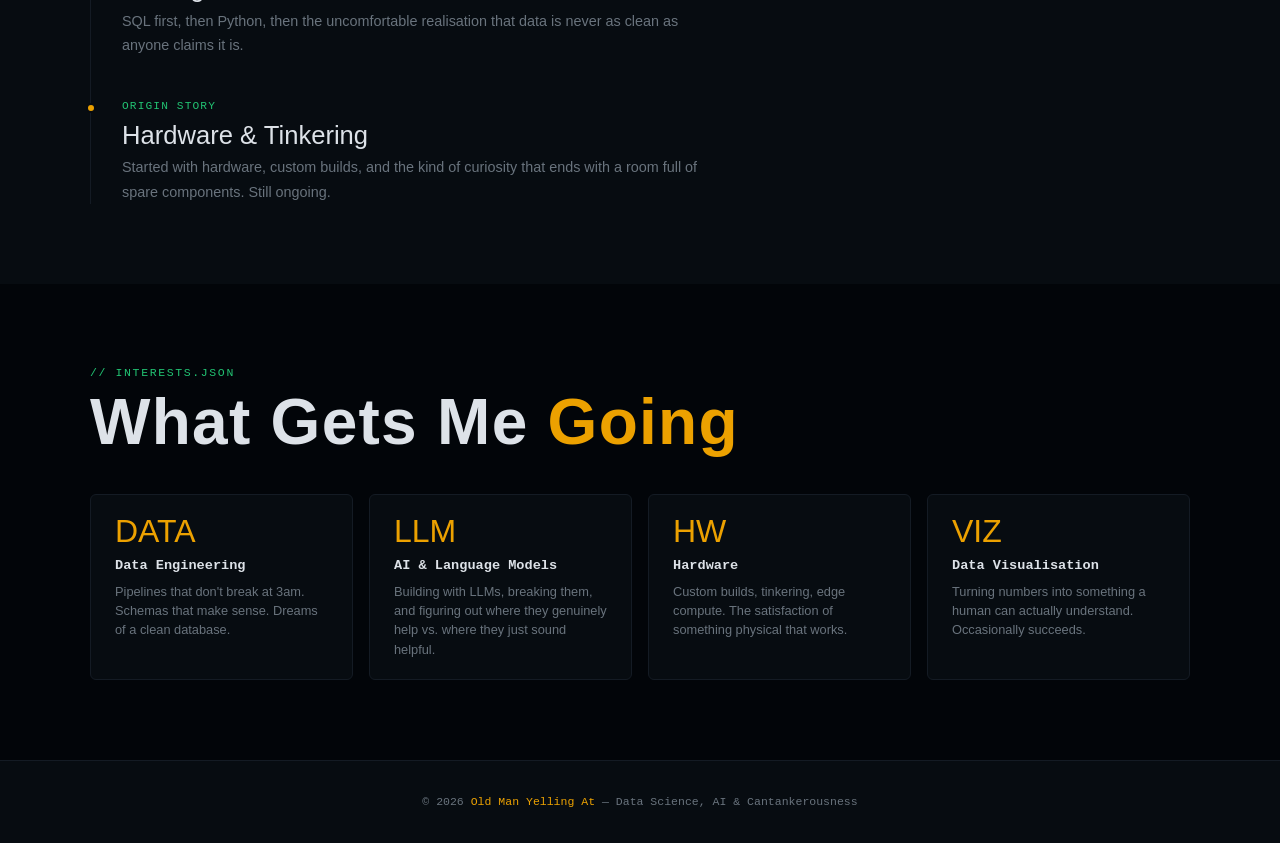
==== commit b5b8b0e0: "Deploy: about.html" ====
--- a/about.html
+++ b/about.html
@@ -10,13 +10,159 @@
   <link rel="stylesheet" href="styles/about.css">
 </head>
 <body>
-<nav><a href="index.html" class="nav-logo">OMYA<span> //</span></a><ul class="nav-links"><li><a href="about.html" class="active">about</a></li><li><a href="Tech Stack.html">stack</a></li><li><a href="index.html#projects">projects</a></li><li><a href="index.html#contact">contact</a></li></ul></nav><div class="page-wrap"><!-- PAGE HEADER --><div class="page-header"><div class="page-header-bg"></div><div class="page-header-inner"><div class="about-avatar"><img src="assets/embedded-1-OMYA-Logo.png" alt="OMYA"></div><div class="page-header-text"><div class="breadcrumb"><a href="index.html">home</a> / about</div><h1>OLD MAN<br><span class="accent">YELLING AT</span></h1><div class="page-header-sub">Data Scientist · AI Practitioner · Professional Curmudgeon</div></div></div></div><!-- BIO --><section class="section"><div class="section-inner"><div class="bio-grid"><div class="bio-body fade-up"><h3>The Yelling Man Behind the Data</h3><p>
+<nav>
+  <a href="index.html" class="nav-logo">OMYA<span> //</span></a>
+  <ul class="nav-links">
+    <li><a href="about.html" class="active">about</a></li>
+    <li><a href="Tech Stack.html">stack</a></li>
+    <li><a href="index.html#projects">projects</a></li>
+    <li><a href="index.html#contact">contact</a></li>
+  </ul>
+</nav>
+
+<div class="page-wrap">
+
+  <!-- PAGE HEADER -->
+  <div class="page-header">
+    <div class="page-header-bg"></div>
+    <div class="page-header-inner">
+      <div class="about-avatar">
+        <img src="uploads/OMYA Logo.png" alt="OMYA">
+      </div>
+      <div class="page-header-text">
+        <div class="breadcrumb"><a href="index.html">home</a> / about</div>
+        <h1>OLD MAN<br><span class="accent">YELLING AT</span></h1>
+        <div class="page-header-sub">Data Scientist · AI Practitioner · Professional Curmudgeon</div>
+      </div>
+    </div>
+  </div>
+
+  <!-- BIO -->
+  <section class="section">
+    <div class="section-inner">
+      <div class="bio-grid">
+        <div class="bio-body fade-up">
+          <h3>The Yelling Man Behind the Data</h3>
+          <p>
             I'm a data scientist with an unhealthy interest in <strong>finding the thing everyone else missed</strong> and an even unhealthier interest in telling them about it at length.
-          </p><p>
+          </p>
+          <p>
             My work sits at the intersection of <strong>data engineering, analytics, and AI</strong> — which mostly means I spend my time writing SQL, yelling at poorly-labelled axes, and building tools that make the messy stuff invisible to everyone else.
-          </p><p>
+          </p>
+          <p>
             Outside the terminal, I'm poking at hardware projects, experimenting with LLMs, and maintaining a running list of planes flying <span class="accent">too damn low</span> over my house.
-          </p><div id="iixbmdxl"><a href="index.html#projects" class="btn btn-primary">View Projects</a><a href="index.html#contact" class="btn btn-outline">Get In Touch</a></div></div><div class="facts-list fade-up"><div class="fact-row"><span class="fact-key">location:</span><span class="fact-val">Somewhere loud</span></div><div class="fact-row"><span class="fact-key">role:</span><span class="fact-val">Data Scientist / AI Practitioner</span></div><div class="fact-row"><span class="fact-key">languages:</span><span class="fact-val">Python, SQL (and yelling)</span></div><div class="fact-row"><span class="fact-key">viz tools:</span><span class="fact-val">Tableau, Apache Superset</span></div><div class="fact-row"><span class="fact-key">ai/ml:</span><span class="fact-val">LLMs, RAG, fine-tuning</span></div><div class="fact-row"><span class="fact-key">hardware:</span><span class="fact-val">Custom builds, edge compute</span></div><div class="fact-row"><span class="fact-key">availability:</span><span class="fact-val">Open to interesting problems</span></div><div class="fact-row"><span class="fact-key">pet peeve:</span><span class="fact-val">Truncated Y-axes</span></div></div></div></div></section><hr id="i67js2qr" class="divider"><!-- TIMELINE --><section id="timeline-3" class="section"><div class="section-inner"><div class="section-label">career.log</div><h2 class="section-title">The <span class="accent">Journey</span></h2><div class="timeline fade-up"><div class="tl-item"><div class="tl-dot"></div><div class="tl-date">Present</div><div class="tl-title">Data Scientist &amp; AI Practitioner</div><div class="tl-desc">Building data pipelines, dashboards, and AI tools. Yelling at incorrect data. Shipping projects that solve real problems.</div></div><div class="tl-item"><div class="tl-dot"></div><div class="tl-date">Earlier</div><div class="tl-title">Analytics &amp; Visualisation Work</div><div class="tl-desc">Deep dives into Tableau and Superset. Learned that most business questions are actually three different questions in a trench coat.</div></div><div class="tl-item"><div class="tl-dot"></div><div class="tl-date">Before That</div><div class="tl-title">Getting Into Data</div><div class="tl-desc">SQL first, then Python, then the uncomfortable realisation that data is never as clean as anyone claims it is.</div></div><div class="tl-item"><div class="tl-dot"></div><div class="tl-date">Origin Story</div><div class="tl-title">Hardware &amp; Tinkering</div><div class="tl-desc">Started with hardware, custom builds, and the kind of curiosity that ends with a room full of spare components. Still ongoing.</div></div></div></div></section><!-- INTERESTS --><section id="io40rvqh" class="section"><div class="section-inner"><div class="section-label">interests.json</div><h2 class="section-title">What Gets Me <span class="accent">Going</span></h2><div class="interests-grid"><div class="interest-card fade-up"><div class="interest-icon">DATA</div><div class="interest-title">Data Engineering</div><div class="interest-desc">Pipelines that don't break at 3am. Schemas that make sense. Dreams of a clean database.</div></div><div class="interest-card fade-up"><div class="interest-icon">LLM</div><div class="interest-title">AI &amp; Language Models</div><div class="interest-desc">Building with LLMs, breaking them, and figuring out where they genuinely help vs. where they just sound helpful.</div></div><div class="interest-card fade-up"><div class="interest-icon">HW</div><div class="interest-title">Hardware</div><div class="interest-desc">Custom builds, tinkering, edge compute. The satisfaction of something physical that works.</div></div><div class="interest-card fade-up"><div class="interest-icon">VIZ</div><div class="interest-title">Data Visualisation</div><div class="interest-desc">Turning numbers into something a human can actually understand. Occasionally succeeds.</div></div></div></div></section></div><footer><p>© 2026 <span>Old Man Yelling At</span> — Data Science, AI &amp; Cantankerousness</p></footer>
+          </p>
+          <div style="display:flex; gap:1rem; margin-top:1.5rem; flex-wrap:wrap;">
+            <a href="index.html#projects" class="btn btn-primary">View Projects</a>
+            <a href="index.html#contact" class="btn btn-outline">Get In Touch</a>
+          </div>
+        </div>
+        <div class="facts-list fade-up">
+          <div class="fact-row"><span class="fact-key">location:</span><span class="fact-val">Somewhere loud</span></div>
+          <div class="fact-row"><span class="fact-key">role:</span><span class="fact-val">Data Scientist / AI Practitioner</span></div>
+          <div class="fact-row"><span class="fact-key">languages:</span><span class="fact-val">Python, SQL (and yelling)</span></div>
+          <div class="fact-row"><span class="fact-key">viz tools:</span><span class="fact-val">Tableau, Apache Superset</span></div>
+          <div class="fact-row"><span class="fact-key">ai/ml:</span><span class="fact-val">LLMs, RAG, fine-tuning</span></div>
+          <div class="fact-row"><span class="fact-key">hardware:</span><span class="fact-val">Custom builds, edge compute</span></div>
+          <div class="fact-row"><span class="fact-key">availability:</span><span class="fact-val">Open to interesting problems</span></div>
+          <div class="fact-row"><span class="fact-key">pet peeve:</span><span class="fact-val">Truncated Y-axes</span></div>
+        </div>
+      </div>
+    </div>
+  </section>
+
+  <hr class="divider" style="max-width: var(--max-w); margin: 0px auto; justify-self: center;">
+
+  <!-- TIMELINE -->
+  <section class="section" id="timeline">
+    <div class="section-inner">
+      <div class="section-label">career.log</div>
+      <h2 class="section-title">The <span class="accent">Journey</span></h2>
+      <div class="timeline fade-up">
+
+        <div class="tl-item">
+          <div class="tl-dot"></div>
+          <div class="tl-date">Present</div>
+          <div class="tl-title">Data Scientist &amp; AI Practitioner</div>
+          <div class="tl-desc">Building data pipelines, dashboards, and AI tools. Yelling at incorrect data. Shipping projects that solve real problems.</div>
+        </div>
+
+        <div class="tl-item">
+          <div class="tl-dot"></div>
+          <div class="tl-date">Earlier</div>
+          <div class="tl-title">Analytics &amp; Visualisation Work</div>
+          <div class="tl-desc">Deep dives into Tableau and Superset. Learned that most business questions are actually three different questions in a trench coat.</div>
+        </div>
+
+        <div class="tl-item">
+          <div class="tl-dot"></div>
+          <div class="tl-date">Before That</div>
+          <div class="tl-title">Getting Into Data</div>
+          <div class="tl-desc">SQL first, then Python, then the uncomfortable realisation that data is never as clean as anyone claims it is.</div>
+        </div>
+
+        <div class="tl-item">
+          <div class="tl-dot"></div>
+          <div class="tl-date">Origin Story</div>
+          <div class="tl-title">Hardware &amp; Tinkering</div>
+          <div class="tl-desc">Started with hardware, custom builds, and the kind of curiosity that ends with a room full of spare components. Still ongoing.</div>
+        </div>
+
+      </div>
+    </div>
+  </section>
+
+  <!-- INTERESTS -->
+  <section class="section" style="background:var(--bg);">
+    <div class="section-inner">
+      <div class="section-label">interests.json</div>
+      <h2 class="section-title">What Gets Me <span class="accent">Going</span></h2>
+      <div class="interests-grid">
+        <div class="interest-card fade-up">
+          <div class="interest-icon">DATA</div>
+          <div class="interest-title">Data Engineering</div>
+          <div class="interest-desc">Pipelines that don't break at 3am. Schemas that make sense. Dreams of a clean database.</div>
+        </div>
+        <div class="interest-card fade-up">
+          <div class="interest-icon">LLM</div>
+          <div class="interest-title">AI &amp; Language Models</div>
+          <div class="interest-desc">Building with LLMs, breaking them, and figuring out where they genuinely help vs. where they just sound helpful.</div>
+        </div>
+        <div class="interest-card fade-up">
+          <div class="interest-icon">HW</div>
+          <div class="interest-title">Hardware</div>
+          <div class="interest-desc">Custom builds, tinkering, edge compute. The satisfaction of something physical that works.</div>
+        </div>
+        <div class="interest-card fade-up">
+          <div class="interest-icon">VIZ</div>
+          <div class="interest-title">Data Visualisation</div>
+          <div class="interest-desc">Turning numbers into something a human can actually understand. Occasionally succeeds.</div>
+        </div>
+      </div>
+    </div>
+  </section>
+
+</div>
+
+<footer>
+  <p>© 2026 <span>Old Man Yelling At</span> — Data Science, AI &amp; Cantankerousness</p>
+</footer>
+<script>
+(function(){
+  function activate(root){
+    var doc = root || document;
+    doc.querySelectorAll('.fade-up,.reveal-on-scroll,[data-animate-on-scroll]').forEach(function(el){
+      el.classList.add('visible','is-visible','in-view');
+      el.querySelectorAll('.skill-bar-fill[data-pct]').forEach(function(bar){
+        bar.style.width = (bar.getAttribute('data-pct') || '0') + '%';
+      });
+    });
+  }
+  if (document.readyState === 'loading') document.addEventListener('DOMContentLoaded', function(){ activate(document); });
+  else activate(document);
+  window.addEventListener('load', function(){ activate(document); });
+})();
+</script>
 
 <script src="scripts/about.js"></script>
 </body>
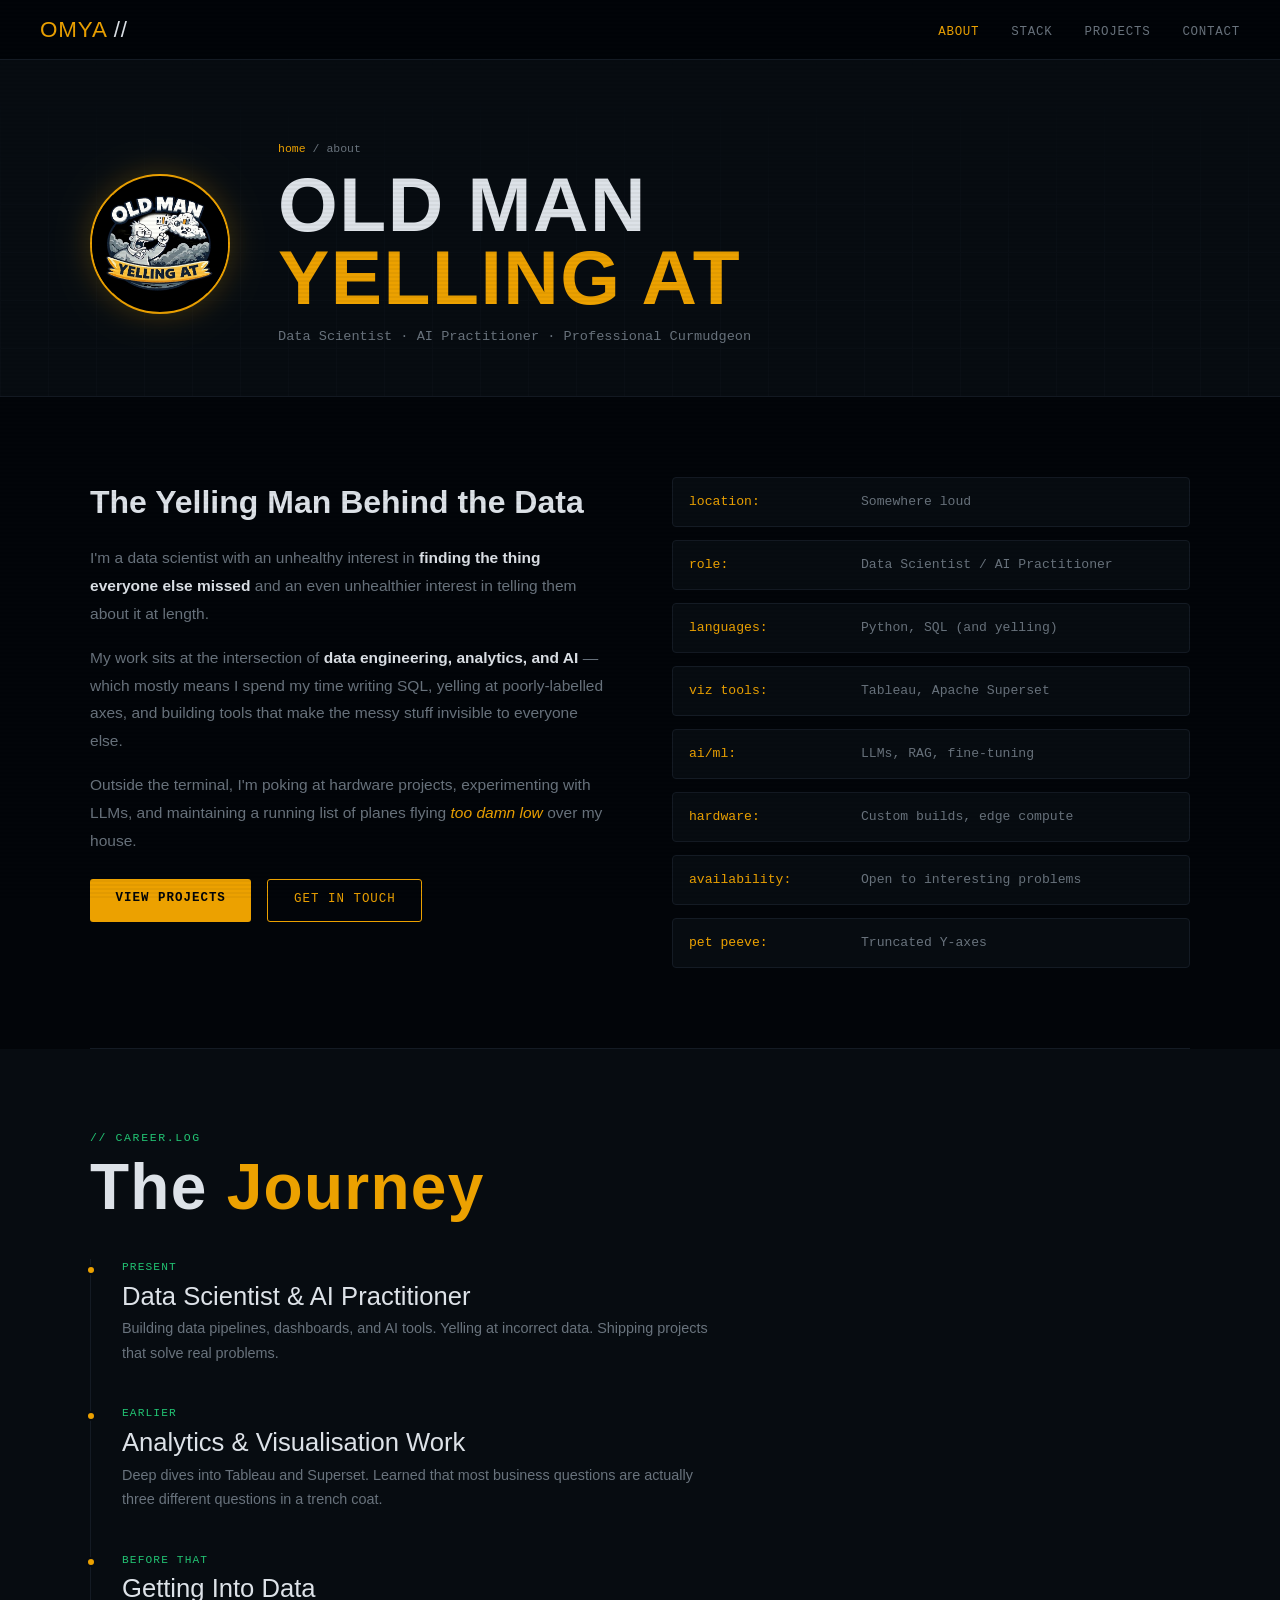
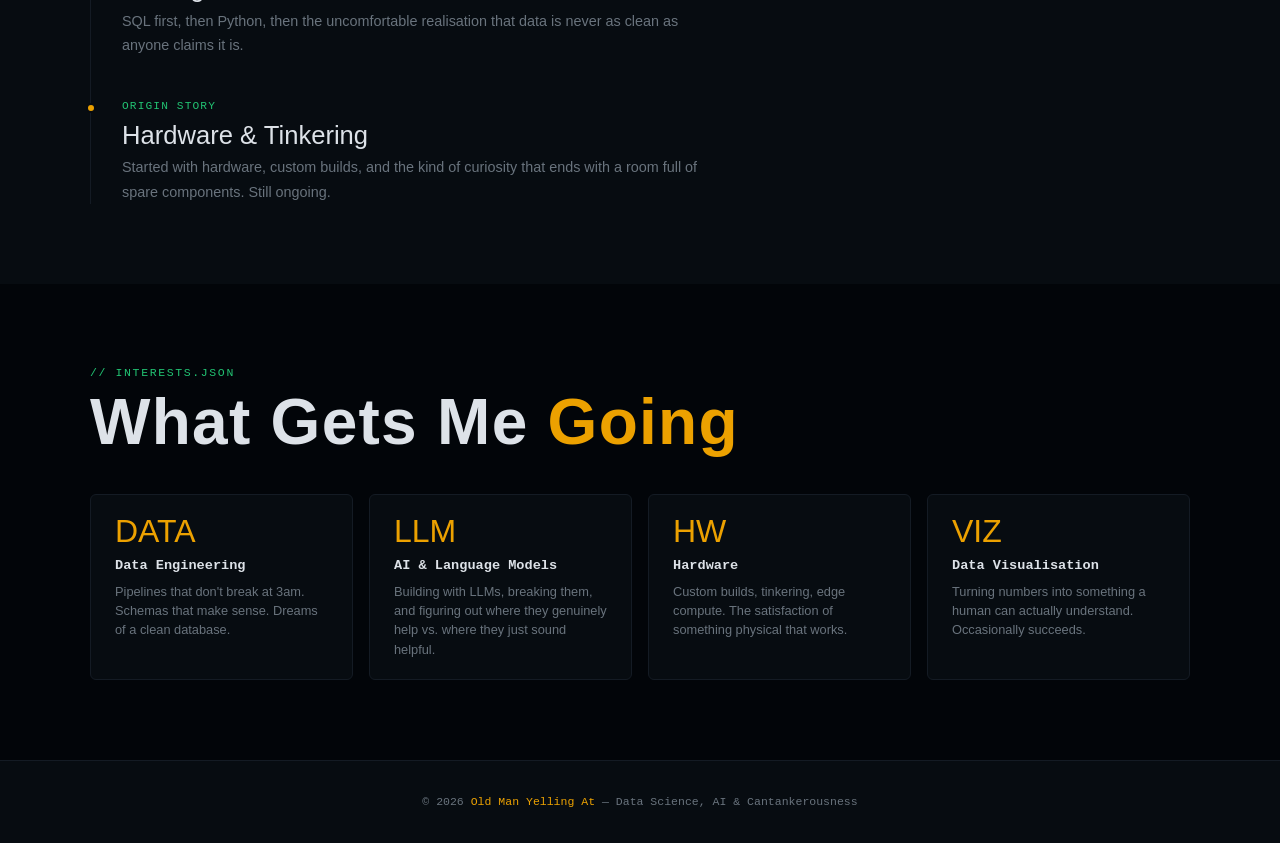
==== commit f4c86c7e: "Deploy: about.html" ====
--- a/about.html
+++ b/about.html
@@ -27,7 +27,7 @@
     <div class="page-header-bg"></div>
     <div class="page-header-inner">
       <div class="about-avatar">
-        <img src="uploads/OMYA Logo.png" alt="OMYA">
+        <img src="assets/embedded-1-OMYA-Logo.png" alt="OMYA">
       </div>
       <div class="page-header-text">
         <div class="breadcrumb"><a href="index.html">home</a> / about</div>
--- a/styles/about.css
+++ b/styles/about.css
@@ -213,5 +213,3 @@
 .term-prompt { color: var(--green); }
 .term-out { color: var(--muted); padding-left: 0.5rem; display: block; }
 .term-key { color: var(--gold); }
-
-* { box-sizing: border-box; } body {margin: 0;}
